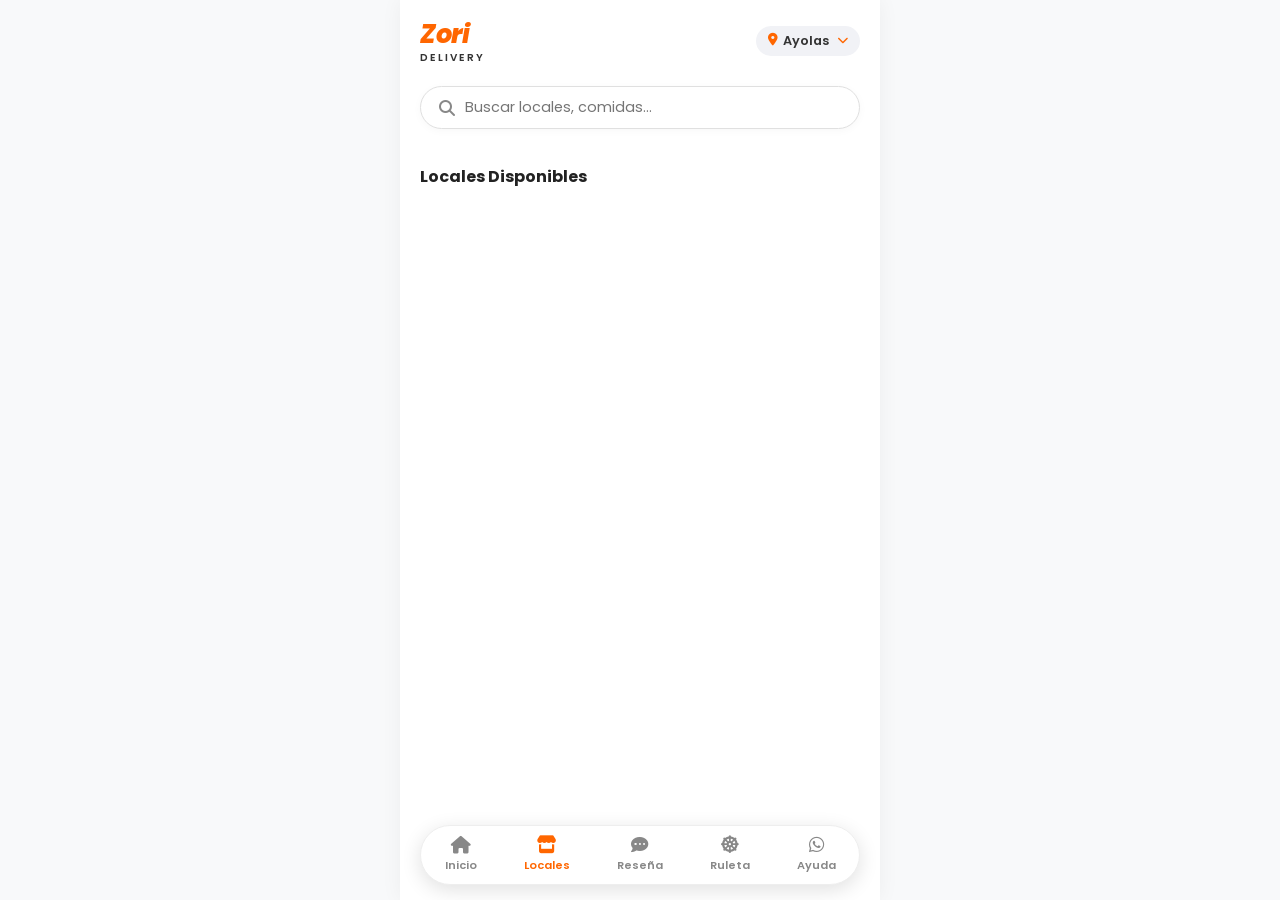
==== locales.html @ f02dbf81 "Add files via upload" ====
<!DOCTYPE html>
<html lang="es">
<head>
    <meta charset="UTF-8">
    <meta name="viewport" content="width=device-width, initial-scale=1.0, maximum-scale=1.0, user-scalable=no">
    <title>Locales - Zori Delivery</title>
    <link href="https://fonts.googleapis.com/css2?family=Poppins:wght@300;400;600;700;800&display=swap" rel="stylesheet">
    <link rel="stylesheet" href="https://cdnjs.cloudflare.com/ajax/libs/font-awesome/6.4.0/css/all.min.css">
    <link rel="stylesheet" href="css.css">
    <link rel="stylesheet" href="css/zori-app.css">
<script src="js/app.js" defer></script>
    <style>
        body {
            background-color: #f8f9fa;
            font-family: 'Poppins', sans-serif;
            margin: 0;
            padding: 0;
        }

        .mobile-container {
            max-width: 480px;
            margin: 0 auto;
            background: #ffffff;
            min-height: 100vh;
            position: relative;
            padding-bottom: 90px;
            box-shadow: 0 0 20px rgba(0,0,0,0.05);
        }

        /* Header Interno */
        .app-header {
            display: flex;
            justify-content: space-between;
            align-items: center;
            padding: 15px 20px 10px 20px;
        }

        .logo-area h1 {
            font-size: 1.6rem;
            color: #ff6600;
            margin: 0;
            font-weight: 800;
            font-style: italic;
            letter-spacing: -0.5px;
        }
        .logo-area span {
            font-size: 0.65rem;
            display: block;
            color: #333;
            font-weight: 600;
            letter-spacing: 2px;
            margin-top: -4px;
        }

        .header-right {
            display: flex;
            align-items: center;
            gap: 10px;
        }

        .location-pill {
            display: flex;
            align-items: center;
            gap: 5px;
            background: #f1f2f6;
            padding: 6px 12px;
            border-radius: 50px;
            font-size: 0.8rem;
            font-weight: 600;
            color: #333;
        }
        .location-pill i {
            color: #ff6600;
        }

        /* Buscador */
        .search-section {
            padding: 10px 20px;
        }
        .search-box {
            display: flex;
            align-items: center;
            background: #ffffff;
            border: 1px solid #e0e0e0;
            border-radius: 50px;
            padding: 10px 18px;
            box-shadow: 0 2px 8px rgba(0,0,0,0.03);
        }
        .search-box i {
            color: #888;
            font-size: 1rem;
            margin-right: 10px;
        }
        .search-box input {
            border: none;
            outline: none;
            width: 100%;
            font-family: 'Poppins', sans-serif;
            font-size: 0.9rem;
            background: transparent;
        }

        /* Filtros Rápidos (Scroll lateral) */
        .categories-scroll {
            display: flex;
            gap: 10px;
            overflow-x: auto;
            padding: 5px 20px 15px 20px;
            scrollbar-width: none;
        }
        .categories-scroll::-webkit-scrollbar {
            display: none;
        }
        .category-chip {
            background: #ffffff;
            border: 1px solid #e0e0e0;
            padding: 8px 16px;
            border-radius: 50px;
            font-size: 0.8rem;
            font-weight: 600;
            color: #555;
            white-space: nowrap;
            cursor: pointer;
            display: flex;
            align-items: center;
            gap: 6px;
            transition: all 0.2s;
            flex-shrink: 0;
            box-shadow: 0 2px 4px rgba(0,0,0,0.02);
        }
        .category-chip.active, .category-chip:hover {
            background: #ff6600;
            color: #fff;
            border-color: #ff6600;
        }

        /* Títulos de Sección */
        .section-header-flex {
            display: flex;
            justify-content: space-between;
            align-items: center;
            padding: 5px 20px 10px 20px;
        }
        .section-header-flex h2 {
            font-size: 1rem;
            font-weight: 700;
            color: #222;
            margin: 0;
        }

        /* Grilla de Locales */
        .stores-grid {
            display: grid;
            grid-template-columns: repeat(2, 1fr);
            gap: 15px;
            padding: 5px 20px 20px 20px;
        }
        .store-card {
            background: #fff;
            border: 1px solid #eee;
            border-radius: 14px;
            overflow: hidden;
            cursor: pointer;
            transition: transform 0.2s;
            box-shadow: 0 2px 5px rgba(0,0,0,0.02);
        }
        .store-card:hover {
            transform: translateY(-2px);
        }
        .store-card img {
            width: 100%;
            height: 110px;
            object-fit: cover;
            background: #f8f9fa;
        }
        .store-info {
            padding: 10px;
        }
        .store-info h3 {
            font-size: 0.85rem;
            margin: 0;
            color: #333;
            font-weight: 600;
            white-space: nowrap;
            overflow: hidden;
            text-overflow: ellipsis;
        }

        /* Tarjeta Agregar Local */
        .store-card.add-store {
            background: linear-gradient(135deg, #fff3e0, #ffe0b2);
            border: 2px dashed #ff6600;
            display: flex;
            flex-direction: column;
            align-items: center;
            justify-content: center;
            text-align: center;
            padding: 15px;
        }
        .store-card.add-store i {
            font-size: 28px;
            color: #ff6600;
            margin-bottom: 5px;
        }
        .store-card.add-store h3 {
            color: #d84315;
            font-size: 0.85rem;
            white-space: normal;
        }
        .store-card.add-store p {
            font-size: 0.7rem;
            color: #555;
            margin: 3px 0 0 0;
        }

        /* Barra de Navegación Inferior Flotante */
        .bottom-nav {
            position: fixed;
            bottom: 15px;
            left: 50%;
            transform: translateX(-50%);
            width: 90%;
            max-width: 440px;
            background: #ffffff;
            display: flex;
            justify-content: space-around;
            padding: 10px 0;
            border-radius: 50px;
            box-shadow: 0 5px 20px rgba(0,0,0,0.12);
            z-index: 999;
            border: 1px solid #eee;
        }
        .nav-item {
            display: flex;
            flex-direction: column;
            align-items: center;
            text-decoration: none;
            color: #888;
            font-size: 0.7rem;
            font-weight: 600;
            gap: 3px;
            cursor: pointer;
            background: none;
            border: none;
        }
        .nav-item i {
            font-size: 1.1rem;
        }
        .nav-item.active {
            color: #ff6600;
        }
    </style>
</head>
<body data-page="locales">

   <div class="mobile-container">
        
        <!-- Header -->
        <header class="app-header">
            <div class="logo-area">
                <h1>Zori</h1>
                <span>DELIVERY</span>
            </div>
            <div class="header-right" style="position: relative;">
                <!-- Píldora de ubicación interactiva -->
                <div class="location-pill" id="btnUbicacion" style="cursor: pointer;">
                    <i class="fa-solid fa-location-dot"></i> <span id="textoUbicacion">Ayolas</span>
                    <i class="fa-solid fa-chevron-down" style="font-size: 0.7rem; margin-left: 3px;"></i>
                </div>
                
                <!-- Menú desplegable de ciudades -->
                <div id="dropdownUbicacion" style="display: none; position: absolute; top: 45px; right: 0; background: #ffffff; border: 1px solid #eee; border-radius: 16px; box-shadow: 0 8px 20px rgba(0,0,0,0.12); width: 200px; z-index: 1000; overflow: hidden; font-family: 'Poppins', sans-serif;">
                    <div style="padding: 10px 15px; font-size: 0.75rem; font-weight: 700; color: #888; border-bottom: 1px solid #f1f2f6;">Selecciona tu ciudad</div>
                    
                    <!-- Ciudad activa (Ayolas) -->
                    <div onclick="cambiarUbicacion('Ayolas', this)" style="padding: 12px 15px; display: flex; justify-content: space-between; align-items: center; cursor: pointer; background: #fff8f5; color: #ff6600; font-size: 0.85rem; font-weight: 600;">
                        <span>Ayolas</span>
                        <i class="fa-solid fa-check" style="font-size: 0.8rem;"></i>
                    </div>

                    <!-- Ciudades Próximamente (Deshabilitadas / Tachadas) -->
                    <div style="padding: 12px 15px; display: flex; justify-content: space-between; align-items: center; opacity: 0.5; cursor: not-allowed; background: #fafafa; border-top: 1px solid #f8f9fa;">
                        <span style="text-decoration: line-through; color: #666; font-size: 0.85rem;">Santiago</span>
                        <span style="font-size: 0.65rem; background: #eee; color: #555; padding: 2px 6px; border-radius: 6px; font-weight: 600;">Pronto</span>
                    </div>

                    <div style="padding: 12px 15px; display: flex; justify-content: space-between; align-items: center; opacity: 0.5; cursor: not-allowed; background: #fafafa; border-top: 1px solid #f8f9fa;">
                        <span style="text-decoration: line-through; color: #666; font-size: 0.85rem;">San Ignacio</span>
                        <span style="font-size: 0.65rem; background: #eee; color: #555; padding: 2px 6px; border-radius: 6px; font-weight: 600;">Pronto</span>
                    </div>

                    <div style="padding: 12px 15px; display: flex; justify-content: space-between; align-items: center; opacity: 0.5; cursor: not-allowed; background: #fafafa; border-top: 1px solid #f8f9fa;">
                        <span style="text-decoration: line-through; color: #666; font-size: 0.85rem;">San Juan</span>
                        <span style="font-size: 0.65rem; background: #eee; color: #555; padding: 2px 6px; border-radius: 6px; font-weight: 600;">Pronto</span>
                    </div>
                </div>
            </div>
        </header>

        <!-- Buscador -->
        <section class="search-section">
            <div class="search-box">
                <i class="fa-solid fa-magnifying-glass"></i>
                <input type="text" id="search-input" placeholder="Buscar locales, comidas...">
            </div>
        </section>

        <!-- Filtros Rápidos (Categorías) -->
        <section class="categories-scroll" id="chips"></section>

        <!-- Cabecera de Locales -->
        <div class="section-header-flex">
            <h2 id="titulo-seccion">Locales Disponibles</h2>
        </div>

        <!-- Grilla de Locales -->
        <section class="stores-grid" id="stores-container">
        </section>

         <!-- Barra de Navegación Inferior Flotante -->
<nav class="bottom-nav">
    <a href="index.html" class="nav-item">
        <i class="fa-solid fa-house"></i>
        <span>Inicio</span>
    </a>
    <a href="locales.html" class="nav-item active">
        <i class="fa-solid fa-store"></i>
        <span>Locales</span>
    </a>
    <!-- Botón de Reseña restaurado -->
    <button class="nav-item" onclick="abrirModalReseña()">
        <i class="fa-solid fa-comment-dots"></i>
        <span>Reseña</span>
    </button>
    <!-- Botón que lleva al apartado de la ruleta -->
    <a href="ruleta.html" class="nav-item">
        <i class="fa-solid fa-dharmachakra"></i>
        <span>Ruleta</span>
    </a>
    <a href="https://wa.me/595982309464" target="_blank" class="nav-item">
        <i class="fa-brands fa-whatsapp"></i>
        <span>Ayuda</span>
    </a>
</nav>

        <!-- Modal Reseña Anónima -->
        <div id="modalReseña" style="display: none; position: fixed; top: 0; left: 0; width: 100%; height: 100%; background: rgba(0,0,0,0.5); z-index: 1000; justify-content: center; align-items: center;">
            <div style="background: #ffffff; padding: 25px; border-radius: 15px; width: 90%; max-width: 400px; box-shadow: 0 4px 15px rgba(0,0,0,0.2); text-align: left; position: relative;">
                <div id="formContainer">
                    <h3 style="margin-top: 0; text-align: center; color: #333;">Dejanos tu reseña</h3>
                    <p style="text-align: center; color: #777; font-size: 0.8rem;">100% anónima</p>
                    <form id="reseñaForm" onsubmit="enviarReseñaAnonima(event)" style="display: flex; flex-direction: column; gap: 12px;">
                        <input type="hidden" name="_subject" value="💬 Nueva Reseña Anónima - Zory Delivery">
                        <textarea id="mensajeReseña" name="mensaje" rows="4" placeholder="Escribe tu comentario aquí..." required style="padding: 10px; border: 1px solid #ccc; border-radius: 8px; font-family: 'Poppins', sans-serif; resize: none;"></textarea>
                        <div style="display: flex; gap: 10px; justify-content: flex-end;">
                            <button type="button" onclick="cerrarModalReseña()" style="padding: 8px 15px; border: none; border-radius: 8px; background: #e0e0e0; cursor: pointer;">Cancelar</button>
                            <button type="submit" id="btnEnviar" style="padding: 8px 20px; border: none; border-radius: 8px; background: #25D366; color: #fff; cursor: pointer;">Enviar</button>
                        </div>
                    </form>
                </div>
                <div id="mensajeExito" style="display: none; text-align: center; padding: 20px 0;">
                    <div style="font-size: 3rem; color: #25D366; margin-bottom: 10px;">✓</div>
                    <h3 style="color: #333;">¡Reseña enviada con éxito!</h3>
                    <button onclick="cerrarModalReseña()" style="padding: 8px 25px; border: none; border-radius: 8px; background: #25D366; color: #fff; cursor: pointer;">Aceptar</button>
                </div>
                <button onclick="cerrarModalReseña()" style="position: absolute; top: 10px; right: 15px; background: none; border: none; font-size: 1.2rem; cursor: pointer; color: #888;">&times;</button>
            </div>
        </div>
    </div>

    </body>
</html>
---- css.css ----
/* Paleta de Colores Zori */
:root {
    --zori-orange: #FF7300; /* Naranja idéntico al logo */
    --zori-dark-orange: #E05E00;
    --text-brown: #3E2723; /* Color café oscuro para links y textos */
    --text-dark: #1A1A1A;
    --text-gray: #757575;
    --bg-light: #F7F7F7;
    --bg-white: #FFFFFF;
}

* {
    margin: 0;
    padding: 0;
    box-sizing: border-box;
    font-family: 'Poppins', sans-serif;
}

body {
    background-color: #E0E0E0; /* Fondo gris para resaltar el celular si se abre en PC */
    display: flex;
    justify-content: center;
    align-items: flex-start;
    min-height: 100vh;
    padding: 0;
}

/* Forzar ancho de celular en cualquier pantalla */
.mobile-container {
    width: 100%;
    max-width: 450px; /* Tamaño máximo estándar de un móvil grande */
    background-color: var(--bg-white);
    min-height: 100vh;
    position: relative;
    box-shadow: 0 0 20px rgba(0,0,0,0.15);
    display: flex;
    flex-direction: column;
    overflow-x: hidden;
    padding-bottom: 90px; /* Espacio para que el carrito flotante no tape nada */
}

/* 1. Header transparente sin líneas */
.main-header {
    background: transparent !important;
    border: none !important;
    padding: 0;
    margin: 0;
    position: relative;
}

.logo-text {
    font-size: 52px;
    font-weight: 800;
    color: var(--bg-white);
    font-style: italic;
    line-height: 1;
    letter-spacing: -1px;
}

.logo-sub {
    font-size: 14px;
    font-weight: 700;
    color: #1A1A1A;
    letter-spacing: 3px;
    margin-top: 2px;
}

/* 2. Sub Navegación */
.sub-nav {
    background-color: var(--bg-white);
    display: flex;
    justify-content: center;
    align-items: center;
    gap: 15px;
    padding: 12px 0;
    border-bottom: 1px solid #EAEAEA;
}

.sub-nav a {
    text-decoration: none;
    color: var(--text-brown);
    font-weight: 700;
    font-size: 13px;
    transition: 0.2s;
}

.sub-nav a.active {
    color: var(--zori-orange);
}

.sub-nav span {
    color: #CCCCCC;
    font-size: 12px;
}

/* 3. Banner Promocional */
.promo-banner {
    position: relative;
    width: 100%;
    height: 190px;
    overflow: hidden;
}

.promo-banner img {
    width: 100%;
    height: 100%;
    object-fit: cover;
}

.promo-overlay {
    position: absolute;
    top: 0;
    left: 0;
    width: 100%;
    height: 100%;
    background: linear-gradient(rgba(0,0,0,0.1), rgba(0,0,0,0.6));
    display: flex;
    flex-direction: column;
    justify-content: flex-end;
    align-items: center;
    padding-bottom: 15px;
}

.btn-pide-ahora {
    background-color: var(--zori-orange);
    color: var(--bg-white);
    border: none;
    padding: 10px 25px;
    font-size: 16px;
    font-weight: 800;
    border-radius: 8px;
    cursor: pointer;
    transform: rotate(-3deg); /* Efecto inclinado idéntico a la foto */
    box-shadow: 0px 4px 10px rgba(0, 0, 0, 0.3);
    transition: 0.2s;
}

.slider-dots {
    display: flex;
    gap: 6px;
    margin-top: 12px;
}

.dot {
    width: 8px;
    height: 8px;
    background-color: rgba(255,255,255,0.5);
    border-radius: 50%;
}

.dot.active {
    background-color: var(--zori-orange);
}

/* 4. Título de sección */
.section-title {
    text-align: center;
    font-size: 20px;
    font-weight: 800;
    color: var(--text-dark);
    margin: 20px 0 10px 0;
    letter-spacing: 0.5px;
}

/* 5. Categorías horizontales corregidas para iconos grandes (415x415) */
.quick-cat-card {
    min-width: 105px;
    height: 130px;
    background: #ffffff;
    border: 1px solid #eee;
    border-radius: 20px;
    display: flex;
    flex-direction: column;
    align-items: center;
    justify-content: center;
    padding: 10px;
    gap: 8px;
    cursor: pointer;
    flex-shrink: 0;
    transition: all 0.2s ease;
    box-shadow: 0 2px 5px rgba(0,0,0,0.02);
}

.quick-cat-card:hover, .quick-cat-card.active {
    border-color: #ff6600;
    background: #fff8f5;
}

/* Contenedor circular adaptado para la imagen grande */
.quick-cat-icon {
    width: 75px;
    height: 75px;
    background: #fff2ed;
    border-radius: 50%;
    display: flex;
    align-items: center;
    justify-content: center;
    overflow: hidden;
    flex-shrink: 0;
}

.quick-cat-card.active .quick-cat-icon {
    background: #ff6600;
}

/* La imagen abarca el contenedor circular sin deformarse */
.quick-cat-icon img {
    width: 95%;
    height: 95%;
    object-fit: contain;
}

/* Texto de la categoría */
.quick-cat-card span {
    font-size: 0.78rem;
    font-weight: 600;
    color: #333;
    text-align: center;
    line-height: 1.1;
}

/* Categorías estándar de la grilla anterior */
.categories-grid {
    display: grid;
    grid-template-columns: repeat(3, 1fr);
    gap: 10px;
    padding: 0 15px 15px 15px;
}

.category-card {
    background-color: var(--bg-white);
    border-radius: 12px;
    padding: 10px 5px;
    text-align: center;
    box-shadow: 0 4px 12px rgba(0,0,0,0.08);
    border: 1px solid #F0F0F0;
}

.cat-img-wrapper {
    width: 100%;
    height: 55px;
    overflow: hidden;
    border-radius: 8px;
    margin-bottom: 8px;
}

.cat-img-wrapper img {
    width: 100%;
    height: 100%;
    object-fit: cover;
}

.category-card h3 {
    font-size: 10px;
    font-weight: 800;
    color: var(--text-dark);
    margin-bottom: 3px;
}

.category-card p {
    font-size: 8px;
    color: var(--text-gray);
    line-height: 1.2;
    height: 20px;
    margin-bottom: 8px;
    overflow: hidden;
}

.btn-ver-platos {
    background-color: var(--zori-orange);
    color: var(--bg-white);
    border: none;
    font-size: 8px;
    font-weight: 800;
    padding: 5px 10px;
    border-radius: 15px;
    cursor: pointer;
    width: 100%;
}

/* 6. Grilla de Productos de 2 columnas */
.products-grid {
    display: grid;
    grid-template-columns: repeat(2, 1fr);
    gap: 12px;
    padding: 0 15px;
}

.product-card {
    background-color: var(--bg-white);
    border-radius: 12px;
    overflow: hidden;
    box-shadow: 0 4px 12px rgba(0,0,0,0.08);
    border: 1px solid #F0F0F0;
    display: flex;
    flex-direction: column;
}

.product-card img {
    width: 100%;
    height: 100px;
    object-fit: cover;
}

.prod-info {
    padding: 10px;
    display: flex;
    flex-direction: column;
    flex-grow: 1;
}

.prod-info h4 {
    font-size: 11px;
    font-weight: 700;
    color: var(--text-dark);
    margin-bottom: 4px;
    line-height: 1.2;
}

.prod-info p {
    font-size: 9px;
    color: var(--text-gray);
    margin-bottom: 8px;
    line-height: 1.3;
    flex-grow: 1;
}

.prod-price {
    font-size: 13px;
    font-weight: 800;
    color: var(--text-dark);
    margin-bottom: 8px;
    display: block;
}

.btn-pedir {
    background-color: var(--zori-orange);
    color: var(--bg-white);
    border: none;
    width: 100%;
    padding: 7px 0;
    border-radius: 15px;
    font-size: 9px;
    font-weight: 800;
    cursor: pointer;
    text-align: center;
}

/* 7. Footer de redes sociales */
.social-footer {
    display: flex;
    flex-direction: column;
    align-items: center;
    justify-content: center;
    padding: 24px 10px;
    background-color: #ffffff;
    gap: 10px;
}

.social-icons {
    display: flex;
    gap: 20px;
    justify-content: center;
    align-items: center;
}

.social-icons a {
    color: #333333;
    font-size: 22px;
    text-decoration: none;
    transition: color 0.3s ease, transform 0.2s ease;
    display: flex;
    align-items: center;
    justify-content: center;
}

.social-icons a:hover {
    color: #FFD700;
    transform: scale(1.05);
}

.scalat-credits {
    font-size: 11px;
    font-weight: 300;
    color: #888888;
    letter-spacing: 0.8px;
    text-transform: uppercase;
    font-family: 'Poppins', sans-serif;
    margin-top: 4px;
}

.scalat-credits span {
    color: #FFD700;
    font-weight: 600;
}

.price-options {
    display: flex;
    gap: 8px;
    margin-top: 8px;
    flex-wrap: wrap;
}

.price-options .btn-pedir {
    flex: 1;
    min-width: 100px;
    font-size: 11px;
    padding: 6px 4px;
}

.combo-btn {
    background-color: #e67e22;
}

/* ==========================================
   ESTILOS PARA LOS BOTONES DE CANTIDAD (- / +)
   ========================================== */
.controls {
    display: inline-flex;
    align-items: center;
    background-color: #f1f3f5;
    border-radius: 20px;
    padding: 3px 8px;
    gap: 8px;
    margin-top: 8px;
    border: 1px solid #e9ecef;
}

.btn-qty {
    background-color: #ff6b00;
    color: #ffffff;
    border: none;
    width: 26px;
    height: 26px;
    border-radius: 50%;
    font-size: 14px;
    font-weight: 700;
    cursor: pointer;
    display: flex;
    align-items: center;
    justify-content: center;
    transition: transform 0.1s ease, background-color 0.2s ease;
    user-select: none;
}

.btn-qty:active {
    transform: scale(0.9);
    background-color: #e05e00;
}

.qty-count {
    font-weight: 700;
    font-size: 14px;
    color: #212529;
    min-width: 18px;
    text-align: center;
}

/* ==========================================
   BARRA FLOTANTE DEL CARRITO (ESTILO APP MOBILE)
   ========================================== */
.cart-bar {
    position: fixed;
    bottom: 20px;
    left: 50%;
    transform: translateX(-50%);
    width: calc(100% - 32px);
    max-width: 420px;
    background: linear-gradient(135deg, #25D366 0%, #128C7E 100%);
    color: #ffffff;
    padding: 14px 20px;
    border-radius: 16px;
    display: flex;
    justify-content: space-between;
    align-items: center;
    box-shadow: 0 10px 25px rgba(37, 211, 102, 0.4);
    cursor: pointer;
    z-index: 9999;
    animation: slideUp 0.3s ease-out;
}

@keyframes slideUp {
    from {
        transform: translate(-50%, 100px);
        opacity: 0;
    }
    to {
        transform: translate(-50%, 0);
        opacity: 1;
    }
}

.cart-info {
    display: flex;
    flex-direction: column;
    gap: 2px;
}

.cart-count {
    font-size: 11px;
    text-transform: uppercase;
    letter-spacing: 0.8px;
    font-weight: 600;
    opacity: 0.9;
}

.cart-total {
    font-size: 17px;
    font-weight: 800;
    letter-spacing: -0.3px;
}

.cart-btn-text {
    font-weight: 700;
    font-size: 14px;
    background: rgba(255, 255, 255, 0.2);
    padding: 8px 14px;
    border-radius: 10px;
    display: flex;
    align-items: center;
    gap: 6px;
    backdrop-filter: blur(4px);
}

.delivery-notice {
    background-color: #FFF3E0;
    border: 1px dashed #FF7300;
    border-radius: 10px;
    padding: 10px 12px;
    display: flex;
    align-items: center;
    gap: 10px;
    margin: 12px 0;
}

.delivery-icon {
    font-size: 18px;
}

.delivery-text {
    font-size: 11px;
    color: var(--text-dark);
    line-height: 1.3;
}

.delivery-text strong {
    color: var(--zori-orange);
}

.btn-pedir-inicial {
    background: #ff6600;
    color: white;
    border: none;
    border-radius: 8px;
    padding: 10px 0;
    font-family: 'Poppins', sans-serif;
    font-weight: 700;
    font-size: 0.85rem;
    cursor: pointer;
    width: 100%;
    text-align: center;
    box-shadow: 0 3px 10px rgba(255, 102, 0, 0.3);
    transition: background 0.2s, transform 0.1s;
}

.btn-pedir-inicial:active {
    transform: scale(0.97);
    background: #e55c00;
}

.btn-pedir-inicial.agregado {
    background: #25d366;
    box-shadow: 0 3px 10px rgba(37, 211, 102, 0.3);
}

.back-home-btn-float {
    position: absolute;
    top: 8px;
    left: 8px;
    background: rgba(0, 0, 0, 0.35);
    backdrop-filter: blur(4px);
    color: #fff;
    border: 1px solid rgba(255, 255, 255, 0.2);
    padding: 5px 10px;
    border-radius: 20px;
    font-size: 0.75rem;
    text-decoration: none;
    display: flex;
    align-items: center;
    gap: 6px;
    font-weight: 600;
    z-index: 10;
    transition: 0.2s;
}

.back-home-btn-float:hover {
    background: rgba(0, 0, 0, 0.6);
    color: #fff;
}
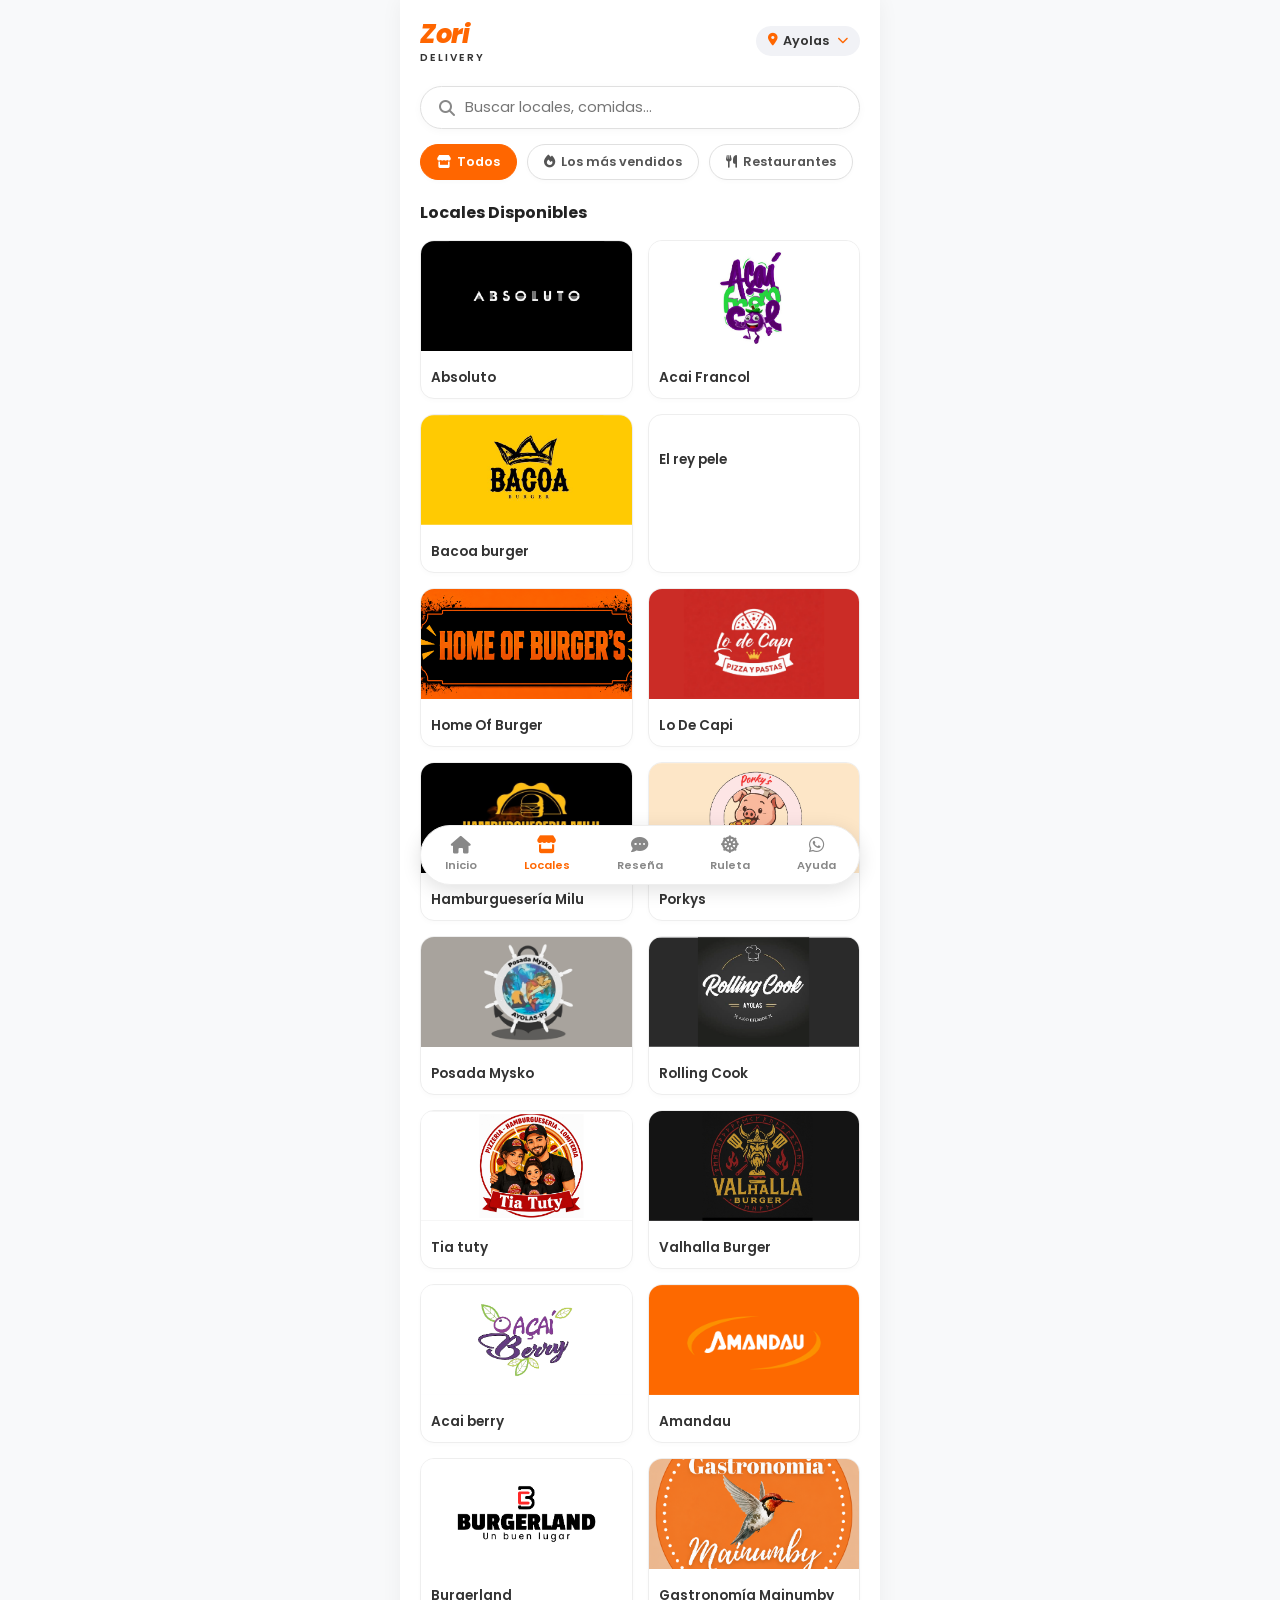
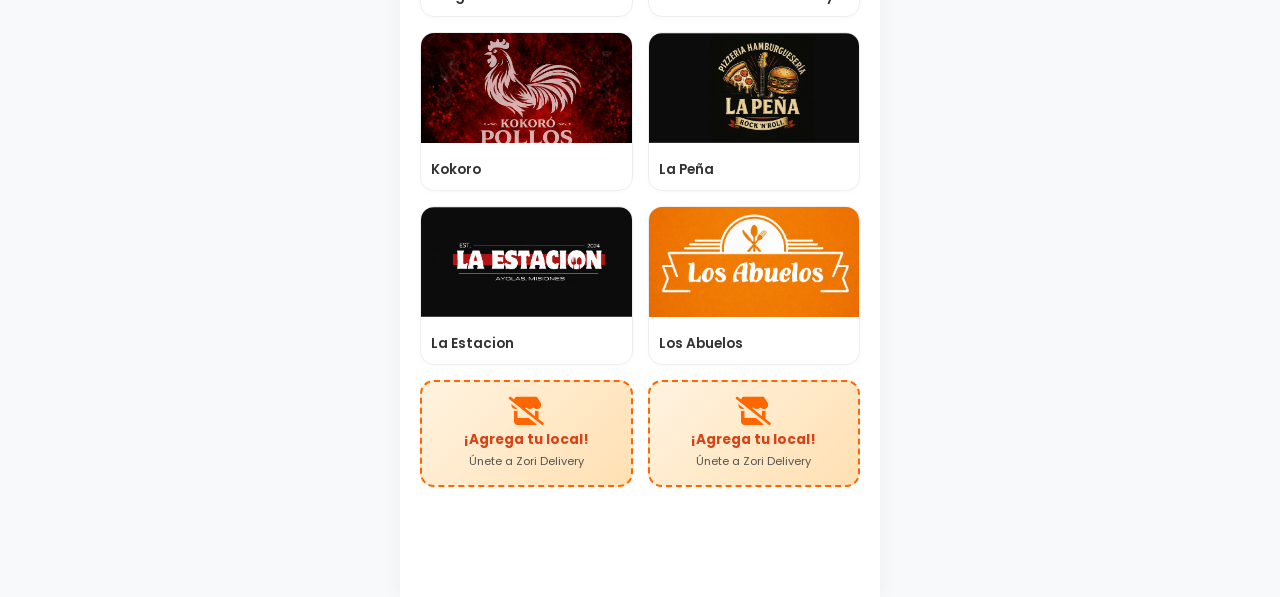
==== commit dbd68e8a: "Update locales.html" ====
--- a/locales.html
+++ b/locales.html
@@ -7,8 +7,8 @@
     <link href="https://fonts.googleapis.com/css2?family=Poppins:wght@300;400;600;700;800&display=swap" rel="stylesheet">
     <link rel="stylesheet" href="https://cdnjs.cloudflare.com/ajax/libs/font-awesome/6.4.0/css/all.min.css">
     <link rel="stylesheet" href="css.css">
-    <link rel="stylesheet" href="css/zori-app.css">
-<script src="js/app.js" defer></script>
+    <link rel="stylesheet" href="zori-app.css">
+<script src="app.js" defer></script>
     <style>
         body {
             background-color: #f8f9fa;
--- a/zori-app.css
+++ b/zori-app.css
@@ -0,0 +1,94 @@
+/* Zori Delivery · estilos de la página de local, carrito y pantalla de carga.
+   Se carga DESPUÉS de css.css, que sigue siendo la base. */
+
+/* Pantalla de carga */
+#zory-loader {
+  position: fixed; inset: 0; background: #fff; z-index: 99999;
+  display: flex; flex-direction: column; justify-content: center; align-items: center;
+  transition: opacity .5s ease; font-family: 'Poppins', sans-serif;
+}
+#zory-loader img { width: 100px; height: 100px; object-fit: contain; margin-bottom: 20px; animation: zpulse 1.5s infinite; }
+#zory-loader h2 { font-size: 18px; color: #0f172a; font-weight: 600; margin-bottom: 8px; }
+#zory-loader p { font-size: 13px; color: #64748b; }
+@keyframes zpulse { 0%,100% { transform: scale(1); opacity: .8; } 50% { transform: scale(1.08); opacity: 1; } }
+
+/* Cabecera del local */
+.zstore-head { padding: 14px 16px 4px; }
+.zstore-head h1 { font-size: 1.25rem; font-weight: 800; color: var(--text-dark); line-height: 1.2; }
+.zstore-head p { font-size: .8rem; color: var(--text-gray); margin-top: 3px; }
+
+/* Navegación de categorías (se queda arriba al scrollear) */
+.zcats {
+  position: sticky; top: 0; z-index: 50; background: #fff;
+  display: flex; gap: 8px; overflow-x: auto; padding: 10px 16px;
+  border-bottom: 1px solid #eee; scrollbar-width: none;
+}
+.zcats:empty { display: none; }
+.zcats::-webkit-scrollbar { display: none; }
+.zcats a {
+  flex-shrink: 0; text-decoration: none; white-space: nowrap;
+  font-size: .75rem; font-weight: 700; color: var(--text-brown);
+  background: #f4f4f4; border-radius: 50px; padding: 7px 14px;
+}
+.zcats a:active { background: var(--zori-orange); color: #fff; }
+html { scroll-behavior: smooth; }
+.section-title { scroll-margin-top: 56px; }
+
+.zmsg { text-align: center; color: #888; padding: 40px 20px; font-size: .9rem; }
+.zmsg a { color: var(--zori-orange); font-weight: 700; }
+
+/* Productos */
+.product-card .prod-info > .zp-slot { margin-top: auto; display: block; }
+.prod-price + .zp-slot .btn-pedir { width: 100%; }
+.zp-agotado { opacity: .55; }
+.zp-agotado img { filter: grayscale(1); }
+.zp-tag { font-style: normal; font-size: 8px; background: #eee; color: #555; padding: 2px 6px; border-radius: 6px; vertical-align: middle; }
+.btn-pedir:disabled { background: #bbb; cursor: not-allowed; }
+
+.zp-variantes { display: flex; flex-direction: column; gap: 6px; margin-top: 4px; }
+.zp-var { display: flex; align-items: center; gap: 6px; flex-wrap: wrap; justify-content: space-between; }
+.zp-var-et { font-size: 10px; color: #555; font-weight: 600; flex: 1 1 100%; }
+.zp-var-pr { font-size: 12px; font-weight: 800; color: var(--text-dark); }
+.zp-var .zp-slot { margin-left: auto; }
+.zp-var .btn-pedir { width: auto; padding: 6px 14px; }
+.zp-var .controls { margin-top: 0; padding: 2px 6px; gap: 6px; }
+.zp-var .btn-qty { width: 22px; height: 22px; font-size: 13px; }
+
+/* Barra flotante del carrito */
+#zcartBar {
+  position: fixed; bottom: 20px; left: 50%; transform: translateX(-50%);
+  width: calc(100% - 32px); max-width: 420px; display: none;
+  justify-content: center; align-items: center; gap: 10px;
+  background: rgba(16,124,65,.92); backdrop-filter: blur(14px); -webkit-backdrop-filter: blur(14px);
+  color: #fff; padding: 14px 22px; border-radius: 50px; font-weight: 700; cursor: pointer;
+  box-shadow: 0 10px 30px rgba(0,0,0,.35); z-index: 1000; border: 1px solid rgba(255,255,255,.35);
+}
+
+/* Modal del pedido */
+#zmodal {
+  position: fixed; inset: 0; background: rgba(0,0,0,.65); backdrop-filter: blur(8px); -webkit-backdrop-filter: blur(8px);
+  display: none; justify-content: center; align-items: center; z-index: 2000; padding: 16px;
+}
+.zbox {
+  background: #fff; width: 100%; max-width: 500px; max-height: 90vh; overflow-y: auto;
+  border-radius: 20px; padding: 24px; color: #1e293b; box-shadow: 0 20px 50px rgba(0,0,0,.3);
+}
+.zhead { display: flex; justify-content: space-between; align-items: center; padding-bottom: 14px; border-bottom: 1px solid #e2e8f0; margin-bottom: 14px; }
+.zhead h3 { font-size: 20px; font-weight: 700; color: #0f172a; }
+#zclose { background: none; border: none; font-size: 26px; color: #64748b; cursor: pointer; width: 32px; height: 32px; }
+.zrow { display: flex; justify-content: space-between; align-items: center; gap: 10px; padding-bottom: 10px; margin-bottom: 12px; border-bottom: 1px solid #f1f5f9; font-size: 14px; }
+.zrow small { color: #64748b; }
+.zrow .controls { margin-top: 0; flex-shrink: 0; }
+.zlabel { display: block; font-size: 14px; font-weight: 600; color: #334155; margin: 16px 0 6px; }
+#znombre { width: 100%; padding: 12px 14px; border-radius: 10px; border: 1px solid #cbd5e1; font-size: 15px; outline: none; }
+#znombre:focus { border-color: var(--zori-orange); }
+.znota { background: #f8fafc; border: 1px solid #e2e8f0; padding: 12px; border-radius: 10px; font-size: 13px; color: #475569; text-align: center; margin: 16px 0; }
+.ztot { display: flex; justify-content: space-between; font-weight: 700; font-size: 18px; color: #0f172a; margin-bottom: 18px; }
+#zsend {
+  background: #22c55e; color: #fff; border: none; padding: 14px; width: 100%; border-radius: 12px;
+  font-weight: 700; cursor: pointer; font-size: 16px; box-shadow: 0 4px 15px rgba(34,197,94,.3);
+}
+#zsend:active { transform: scale(.98); }
+
+/* Listado de locales: la tarjeta ahora es un enlace */
+a.store-card { display: block; color: inherit; }
